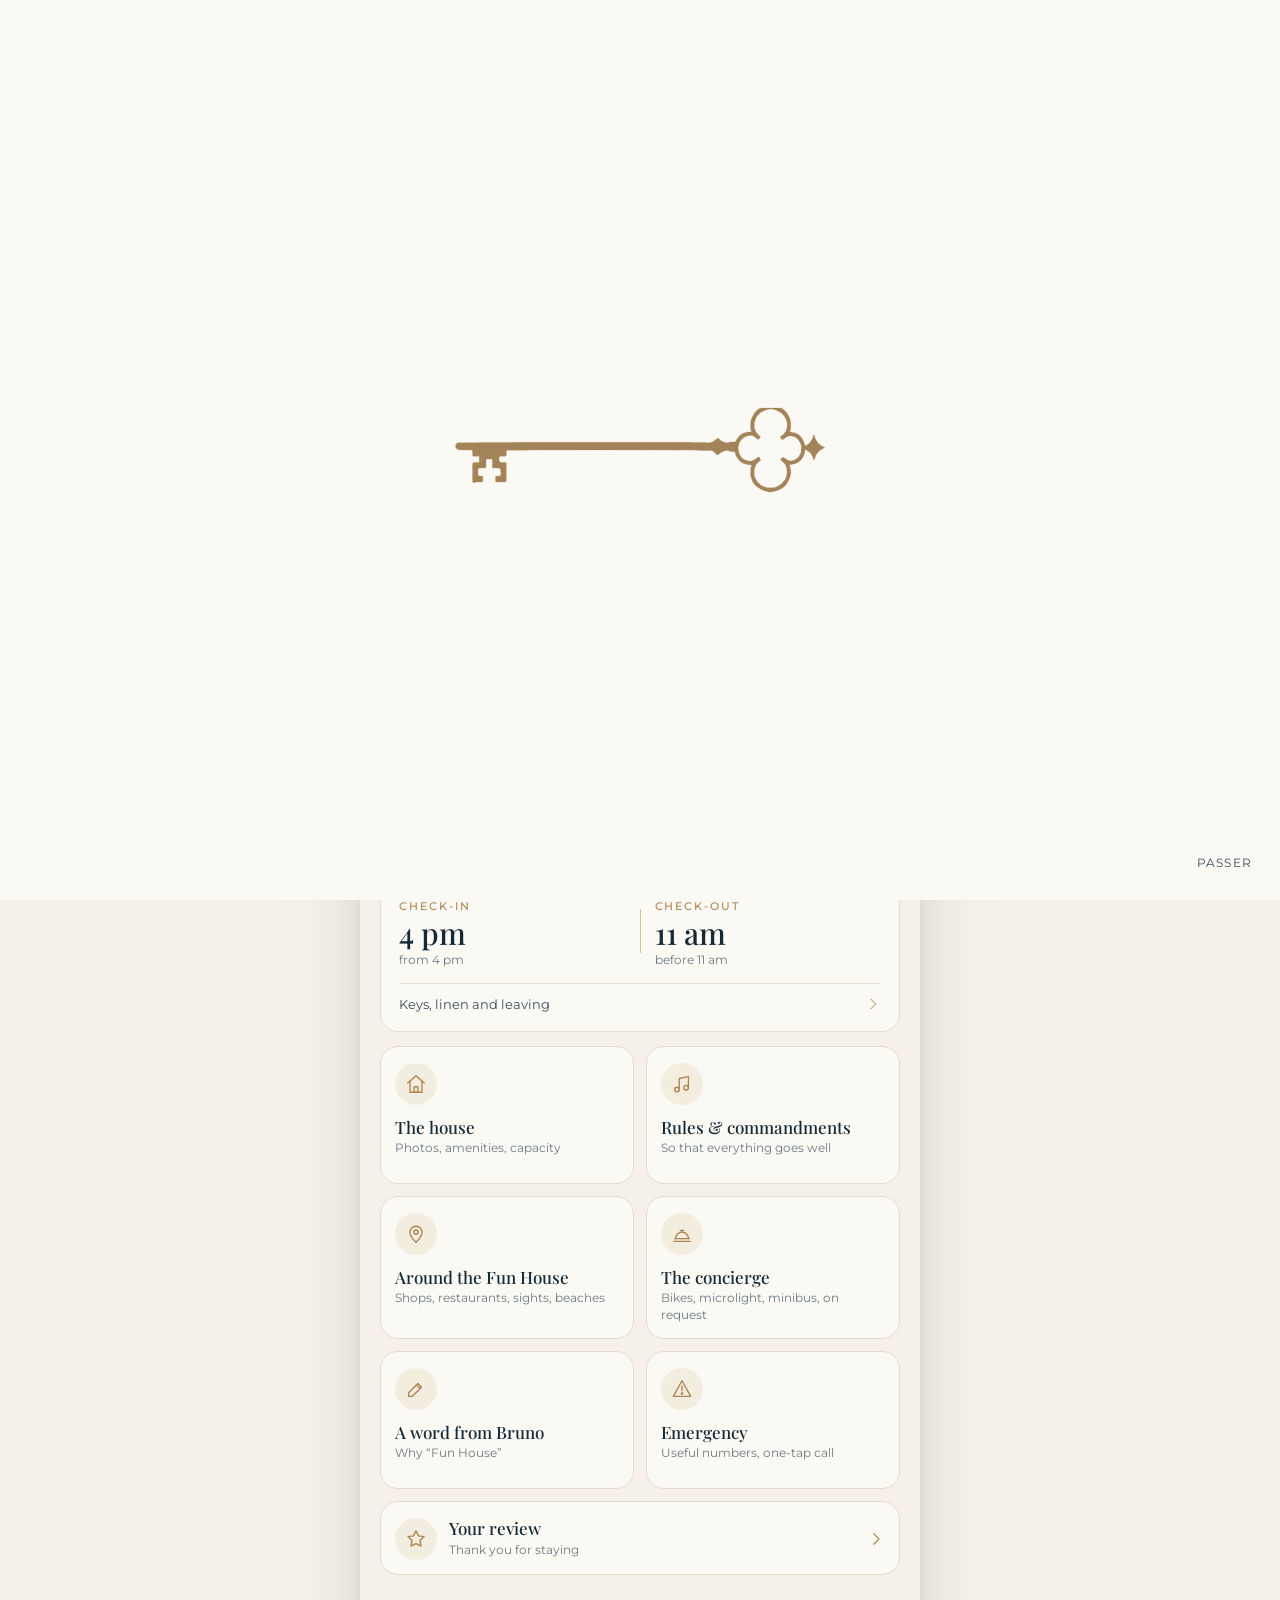
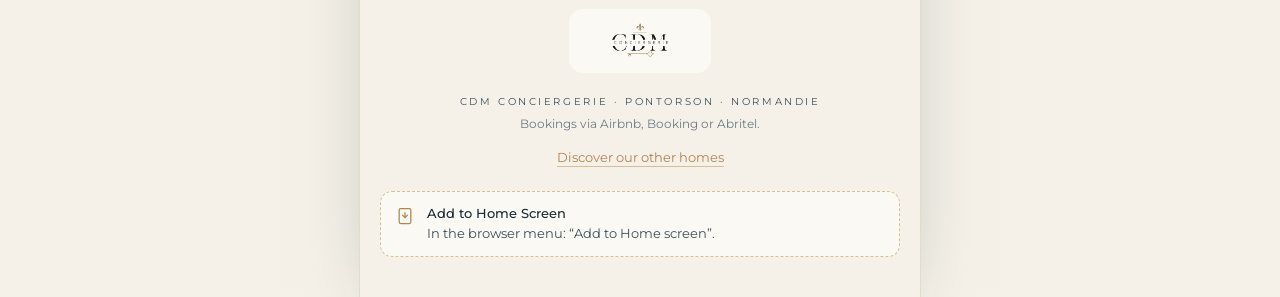
==== funhouse-app-netlify/index.html @ 78aa7d8d "Add files via upload" ====
<!doctype html>
<html lang="fr">
<head>
<meta charset="utf-8">
<meta name="viewport" content="width=device-width, initial-scale=1, viewport-fit=cover">
<title>Fun House · Livret d'accueil</title>
<meta name="description" content="Tout pour votre séjour à la Fun House, à Moidrey : wifi, arrivée et départ, règles de la maison, bonnes adresses et contact de la conciergerie.">
<meta name="robots" content="noindex, nofollow">
<meta name="theme-color" content="#F5F1E8" media="(prefers-color-scheme: light)">
<meta name="theme-color" content="#10222B" media="(prefers-color-scheme: dark)">
<meta name="apple-mobile-web-app-capable" content="yes">
<meta name="mobile-web-app-capable" content="yes">
<meta name="apple-mobile-web-app-status-bar-style" content="black-translucent">
<meta name="apple-mobile-web-app-title" content="Fun House">
<meta name="format-detection" content="telephone=yes">

<!-- Aperçu du lien dans iMessage, WhatsApp, Messenger -->
<meta property="og:type" content="website">
<meta property="og:title" content="Fun House · Livret d'accueil">
<meta property="og:description" content="Wifi, arrivée et départ, règles de la maison, bonnes adresses, contact de la conciergerie : tout votre séjour dans votre poche.">
<meta property="og:image" content="https://funhouse.conciergerie-cdm.fr/img/og.jpg">
<meta property="og:image:width" content="1200">
<meta property="og:image:height" content="630">
<meta property="og:url" content="https://funhouse.conciergerie-cdm.fr/">
<meta property="og:locale" content="fr_FR">
<meta name="twitter:card" content="summary_large_image">

<link rel="manifest" href="manifest.webmanifest">
<link rel="icon" type="image/png" sizes="64x64" href="icons/favicon-64.png">
<link rel="apple-touch-icon" href="icons/apple-touch-icon.png">
<link rel="preload" href="fonts/playfair-display-latin-500-normal.woff2" as="font" type="font/woff2" crossorigin>
<link rel="preload" href="fonts/playfair-display-latin-500-italic.woff2" as="font" type="font/woff2" crossorigin>
<link rel="preload" href="fonts/montserrat-latin-400-normal.woff2" as="font" type="font/woff2" crossorigin>
<link rel="preload" href="video/hero-poster.webp" as="image">
<link rel="stylesheet" href="styles.css">
</head>
<body>
<script>document.documentElement.classList.add('js');</script>

<!-- Ouverture : la clé du logo se dessine, puis le logo complet apparaît -->
<div id="ouverture" aria-hidden="true">
  <div class="ouv-boite">
    <img id="ouv-logo" src="img/logo-cdm.png" alt="" width="790" height="316">
    <svg class="ouv-cle" viewBox="0 0 843 210" aria-hidden="true"><path id="ouv-cle-path" d=""/></svg>
  </div>
  <div class="ouv-mot">Conciergerie Clés des Merveilles</div>
  <button type="button" class="ouv-passer" id="ouv-passer">Passer</button>
</div>

<div class="app" id="app">
  <header class="hero" id="hero">
    <img class="poster" src="video/hero-poster.webp" alt="" width="720" height="1280" fetchpriority="high">
    <video id="hero-video" muted loop playsinline preload="none" poster="video/hero-poster.webp" aria-hidden="true">
      <source src="video/hero.mp4" type="video/mp4">
    </video>
    <div class="hero-haut">
      <a class="marque" href="#/" aria-label="Fun House, accueil"><img src="img/logo-cdm.png" alt="CDM Conciergerie, Clés des Merveilles" width="790" height="316"></a>
      <div class="hero-actions">
        <div class="langue" role="group" aria-label="Langue / Language">
          <button type="button" data-lang="fr" aria-pressed="true">FR</button>
          <button type="button" data-lang="en" aria-pressed="false">EN</button>
        </div>
        <button type="button" class="btn-ico" id="btn-partager" aria-label="Partager"></button>
      </div>
    </div>
    <div class="hero-texte" id="hero-texte"></div>
  </header>

  <main class="contenu" id="accueil"></main>
</div>

<div id="pages"></div>
<div class="lightbox" id="lightbox" role="dialog" aria-modal="true" aria-label="Photos"></div>
<div class="toast" id="toast" role="status" aria-live="polite"></div>

<noscript>
  <div style="padding:24px;font-family:Arial,sans-serif">
    <h1>Fun House</h1>
    <p>Wifi : BBOX-E0B1A021 · mot de passe : PnJfz9CNZT2bJd76LJ</p>
    <p>Alicia, Conciergerie Clés des Merveilles : 06 40 57 18 82</p>
    <p>Urgences : 112 · SAMU 15 · Pompiers 18 · Police 17</p>
  </div>
</noscript>

<script src="content.js"></script>
<script src="cle.js" defer></script>
<script src="qrcode.min.js" defer></script>
<script src="app.js" defer></script>
</body>
</html>
---- funhouse-app-netlify/styles.css ----
/* ============================================================
   FUN HOUSE · LIVRET D'ACCUEIL · STYLES
   Charte CDM Conciergerie V1 : crème, nacre, encre marine,
   ardoise, or. Playfair Display / Montserrat / Satisfy.
   ============================================================ */

@font-face { font-family: "Playfair Display"; font-style: normal; font-weight: 500; font-display: swap; src: url("fonts/playfair-display-latin-500-normal.woff2") format("woff2"); }
@font-face { font-family: "Playfair Display"; font-style: italic; font-weight: 500; font-display: swap; src: url("fonts/playfair-display-latin-500-italic.woff2") format("woff2"); }
@font-face { font-family: "Montserrat"; font-style: normal; font-weight: 400; font-display: swap; src: url("fonts/montserrat-latin-400-normal.woff2") format("woff2"); }
@font-face { font-family: "Montserrat"; font-style: normal; font-weight: 500; font-display: swap; src: url("fonts/montserrat-latin-500-normal.woff2") format("woff2"); }
@font-face { font-family: "Satisfy"; font-style: normal; font-weight: 400; font-display: swap; src: url("fonts/satisfy-latin-400-normal.woff2") format("woff2"); }

:root {
  --creme: #F5F1E8;
  --nacre: #FBF9F4;
  --encre: #152A35;
  --ardoise: #3A4F5B;
  --or: #AF8450;
  --or-clair: #D9BE93;
  --or-pale: #EFE3CF;
  --filet: #E4DCCB;
  --doux: #6B7B84;
  --ombre: 0 10px 30px -18px rgba(21, 42, 53, .35);

  --bg: var(--creme);
  --surface: var(--nacre);
  --surface-2: #F0EADD;
  --texte: var(--encre);
  --texte-2: var(--ardoise);
  --texte-3: var(--doux);
  --ligne: var(--filet);
  --cercle: #F3EDE0;

  --f-titre: "Playfair Display", Georgia, "Times New Roman", serif;
  --f-texte: "Montserrat", "Helvetica Neue", Arial, sans-serif;
  --f-main: "Satisfy", "Brush Script MT", cursive;

  --rayon: 18px;
  --rayon-s: 12px;
  --gout: 20px;
  --sat: env(safe-area-inset-top, 0px);
  --sab: env(safe-area-inset-bottom, 0px);
  --ease: cubic-bezier(.2, .8, .2, 1);
  color-scheme: light;
}

@media (prefers-color-scheme: dark) {
  :root:not([data-theme="light"]) {
    --bg: #10222B; --surface: #172F3B; --surface-2: #1D3845;
    --texte: #F5F1E8; --texte-2: #D8D2C4; --texte-3: #A9B5BC;
    --ligne: rgba(217, 190, 147, .22); --cercle: #1E3A47;
    --ombre: 0 10px 30px -18px rgba(0, 0, 0, .6);
    color-scheme: dark;
  }
}
:root[data-theme="dark"] {
  --bg: #10222B; --surface: #172F3B; --surface-2: #1D3845;
  --texte: #F5F1E8; --texte-2: #D8D2C4; --texte-3: #A9B5BC;
  --ligne: rgba(217, 190, 147, .22); --cercle: #1E3A47;
  --ombre: 0 10px 30px -18px rgba(0, 0, 0, .6);
  color-scheme: dark;
}

/* ---------- Base ---------- */
*, *::before, *::after { box-sizing: border-box; }
html { -webkit-text-size-adjust: 100%; height: 100%; }
body {
  margin: 0; min-height: 100%;
  background: var(--bg); color: var(--texte-2);
  font-family: var(--f-texte); font-size: 15px; line-height: 1.6;
  -webkit-font-smoothing: antialiased; overscroll-behavior-y: none;
}
body.page-ouverte { overflow: hidden; }
img { max-width: 100%; display: block; }
button { font: inherit; color: inherit; }
a { color: inherit; }
:focus-visible { outline: 2px solid var(--or); outline-offset: 3px; border-radius: 6px; }
[hidden] { display: none !important; }
.sr { position: absolute; width: 1px; height: 1px; overflow: hidden; clip: rect(0 0 0 0); white-space: nowrap; }

.app { max-width: 560px; margin: 0 auto; min-height: 100dvh; position: relative; background: var(--bg); }
@media (min-width: 600px) { .app { box-shadow: 0 0 0 1px var(--ligne), 0 30px 80px -40px rgba(21, 42, 53, .5); } }

/* ---------- Typographie ---------- */
.eyebrow { font-size: 11px; letter-spacing: .22em; text-transform: uppercase; color: var(--or); font-weight: 500; margin: 0 0 8px; }
.titre { font-family: var(--f-titre); font-weight: 500; color: var(--texte); line-height: 1.08; margin: 0; text-wrap: balance; }
.titre em, .it { font-style: italic; color: var(--or); }
h1.titre { font-size: clamp(32px, 9vw, 40px); }
h2.titre { font-size: 22px; margin: 0 0 10px; }
h3.titre { font-size: 18px; margin: 0 0 6px; }
p { margin: 0 0 12px; }
.doux { color: var(--texte-3); }
.petit { font-size: 13px; }
.filet-or { width: 64px; height: 2px; background: var(--or); border: 0; margin: 14px 0 18px; border-radius: 2px; }

/* ---------- Boutons ---------- */
.btn {
  display: inline-flex; align-items: center; justify-content: center; gap: 10px;
  min-height: 48px; padding: 0 20px; border-radius: 999px; border: 1px solid var(--encre);
  background: var(--encre); color: var(--nacre); text-decoration: none; cursor: pointer;
  font-size: 12px; font-weight: 500; letter-spacing: .12em; text-transform: uppercase;
  transition: transform .18s var(--ease), background .18s, opacity .18s; -webkit-tap-highlight-color: transparent;
}
.btn:active { transform: scale(.97); }
.btn svg { width: 18px; height: 18px; }
.btn.or { border-color: var(--or); background: transparent; color: var(--texte); }
.btn.or svg { color: var(--or); }
.btn.plein { width: 100%; }
.btn.compact { min-height: 40px; padding: 0 14px; font-size: 11px; }
.btn.lien { background: transparent; border-color: transparent; color: var(--or); padding: 0 6px; min-height: 40px; }
.btn-ico {
  width: 44px; height: 44px; border-radius: 50%; border: 1px solid var(--ligne); background: var(--surface);
  display: inline-grid; place-items: center; cursor: pointer; color: var(--texte); padding: 0; -webkit-tap-highlight-color: transparent;
}
.btn-ico svg { width: 20px; height: 20px; }
.ico { width: 22px; height: 22px; stroke: currentColor; fill: none; stroke-width: 1.5; stroke-linecap: round; stroke-linejoin: round; flex: 0 0 auto; }
.cercle { width: 44px; height: 44px; border-radius: 50%; background: var(--cercle); display: grid; place-items: center; color: var(--or); flex: 0 0 auto; }

/* ---------- Ouverture ---------- */
#ouverture {
  position: fixed; inset: 0; z-index: 100; background: var(--nacre); display: grid; place-items: center;
  transition: opacity .6s ease, visibility .6s;
}
#ouverture.fin { opacity: 0; visibility: hidden; pointer-events: none; }
.ouv-boite { position: relative; width: min(72vw, 300px); aspect-ratio: 790 / 316; }
.ouv-boite img { position: absolute; inset: 0; width: 100%; height: 100%; object-fit: contain; opacity: 0; transform: scale(.94); transition: opacity .7s ease .15s, transform .9s var(--ease) .15s; }
.ouv-boite img.visible { opacity: 1; transform: none; }
.ouv-cle { position: absolute; left: 50%; top: 50%; width: min(80vw, 380px); height: auto; overflow: visible; transform: translate(-50%, -50%); transition: opacity .55s ease, transform .55s ease; }
.ouv-cle path { fill: #A3845A; fill-opacity: 0; stroke: var(--or); stroke-width: 2.2; stroke-dasharray: 2920; stroke-dashoffset: 2920; }
#ouverture.trace .ouv-cle path { animation: tracer 1.35s cubic-bezier(.45, 0, .2, 1) forwards, remplir .45s ease 1.2s forwards; }
@keyframes tracer { to { stroke-dashoffset: 0; } }
@keyframes remplir { to { fill-opacity: 1; stroke-width: .6; } }
#ouverture.logo .ouv-cle { opacity: 0; transform: translate(-50%, -50%) scale(.55); }
.ouv-mot { position: absolute; left: 0; right: 0; top: calc(50% + 70px); text-align: center; font-family: var(--f-texte); font-size: 11px; letter-spacing: .3em; text-transform: uppercase; color: var(--ardoise); opacity: 0; transition: opacity .6s ease; }
#ouverture.logo .ouv-mot { opacity: 1; }
.ouv-passer { position: absolute; right: 18px; bottom: calc(18px + var(--sab)); background: none; border: 0; color: var(--ardoise); font-size: 12px; letter-spacing: .1em; text-transform: uppercase; padding: 10px; }

/* ---------- Hero ---------- */
.hero { position: relative; height: min(74svh, 700px); min-height: 500px; overflow: hidden; background: var(--encre); }
.hero video, .hero img.poster { position: absolute; inset: 0; width: 100%; height: 100%; object-fit: cover; object-position: center 40%; }
.hero video { opacity: 0; transition: opacity .8s ease; }
.hero.video-prete video { opacity: 1; }
.hero::after {
  content: ""; position: absolute; inset: 0;
  background: linear-gradient(180deg, rgba(21, 42, 53, .38) 0%, rgba(21, 42, 53, 0) 26%, rgba(21, 42, 53, 0) 46%, var(--bg) 78%, var(--bg) 100%);
}
.hero-haut {
  position: absolute; z-index: 2; left: 0; right: 0; top: 0;
  padding: calc(var(--sat) + 14px) var(--gout) 0; display: flex; align-items: center; justify-content: space-between; gap: 10px;
}
.marque { background: var(--nacre); border-radius: 12px; padding: 6px 10px; display: inline-flex; box-shadow: 0 6px 24px -10px rgba(0, 0, 0, .35); }
.marque img { height: 30px; width: auto; }
.hero-actions { display: flex; gap: 8px; }
.langue { display: inline-flex; border-radius: 999px; overflow: hidden; background: rgba(21, 42, 53, .45); backdrop-filter: blur(8px); -webkit-backdrop-filter: blur(8px); border: 1px solid rgba(251, 249, 244, .35); }
.langue button { background: none; border: 0; color: var(--nacre); font-size: 12px; font-weight: 500; letter-spacing: .1em; padding: 0 12px; height: 36px; cursor: pointer; }
.langue button[aria-pressed="true"] { background: var(--nacre); color: var(--encre); }
.hero-actions .btn-ico { background: rgba(21, 42, 53, .45); border-color: rgba(251, 249, 244, .35); color: var(--nacre); backdrop-filter: blur(8px); -webkit-backdrop-filter: blur(8px); width: 38px; height: 38px; }
.hero-texte { position: absolute; z-index: 2; left: 0; right: 0; bottom: 0; padding: 0 var(--gout) 6px; color: var(--texte); }
.hero-texte .main { font-family: var(--f-main); font-size: clamp(26px, 7vw, 32px); color: var(--or); line-height: 1; margin: 0 0 2px; }
.hero-texte h1 { font-family: var(--f-titre); font-weight: 500; font-size: clamp(52px, 15vw, 72px); line-height: .98; margin: 0; color: var(--texte); letter-spacing: -.01em; }
.hero-texte h1 em { font-style: italic; color: var(--or); }
.hero-texte .hero-lieu { margin: 12px 0 0; font-size: 11px; letter-spacing: .22em; text-transform: uppercase; color: var(--texte-2); }

/* ---------- Accueil ---------- */
.contenu { padding: 0 var(--gout) calc(40px + var(--sab)); }
.intro-accueil { font-size: 15.5px; color: var(--texte-2); margin: 6px 0 22px; max-width: 46ch; }
.rapides { display: grid; grid-template-columns: repeat(3, 1fr); gap: 10px; margin: 0 0 14px; }
.rapide {
  background: var(--surface); border: 1px solid var(--ligne); border-radius: var(--rayon); min-height: 86px; padding: 12px 8px;
  display: flex; flex-direction: column; align-items: center; justify-content: center; gap: 8px; text-decoration: none; cursor: pointer;
  color: var(--texte); font-size: 12px; font-weight: 500; letter-spacing: .02em; text-align: center; transition: transform .18s var(--ease), box-shadow .18s; -webkit-tap-highlight-color: transparent;
}
.rapide:active { transform: scale(.97); }
.rapide .cercle { width: 40px; height: 40px; }
.horaires-carte {
  display: grid; grid-template-columns: 1fr 1px 1fr; align-items: center; gap: 14px;
  background: var(--surface); border: 1px solid var(--ligne); border-radius: var(--rayon); padding: 16px 18px; margin-bottom: 14px; text-decoration: none; color: inherit;
}
.horaires-carte .sep { width: 1px; height: 44px; background: var(--or-clair); }
.horaire b { display: block; font-family: var(--f-titre); font-weight: 500; font-size: 30px; color: var(--texte); line-height: 1.1; font-variant-numeric: tabular-nums; }
.horaire span { font-size: 11px; letter-spacing: .18em; text-transform: uppercase; color: var(--or); font-weight: 500; }
.horaire small { display: block; font-size: 12px; color: var(--texte-3); }
.horaires-lien { grid-column: 1 / -1; display: flex; align-items: center; justify-content: space-between; border-top: 1px solid var(--ligne); padding-top: 10px; font-size: 13px; color: var(--texte-2); }
.horaires-lien svg { width: 16px; height: 16px; color: var(--or); }
.grille { display: grid; grid-template-columns: 1fr 1fr; gap: 12px; }
.tuile {
  background: var(--surface); border: 1px solid var(--ligne); border-radius: var(--rayon); padding: 16px 14px 14px; text-align: left; cursor: pointer;
  display: flex; flex-direction: column; gap: 12px; min-height: 138px; transition: transform .18s var(--ease); -webkit-tap-highlight-color: transparent; color: inherit;
}
.tuile:active { transform: scale(.97); }
.tuile .cercle { width: 42px; height: 42px; }
.tuile b { display: block; font-family: var(--f-titre); font-weight: 500; font-size: 17px; line-height: 1.2; color: var(--texte); }
.tuile small { display: block; font-size: 12px; color: var(--texte-3); margin-top: 3px; line-height: 1.4; }
.tuile.large { grid-column: 1 / -1; flex-direction: row; align-items: center; min-height: 0; }
.tuile.large .texte { flex: 1; min-width: 0; }
.tuile.large .chev { color: var(--or); width: 18px; height: 18px; }
.pied { text-align: center; padding: 34px 0 0; }
.pied .marque-pied { display: inline-block; background: var(--nacre); border-radius: 14px; padding: 10px 16px; }
.pied .marque-pied img { height: 44px; width: auto; }
.pied .signature { margin: 14px 0 4px; font-size: 10px; letter-spacing: .26em; text-transform: uppercase; color: var(--texte-2); }
.pied .reservation { font-size: 12px; color: var(--texte-3); margin: 0 0 12px; }
.pied a.site { color: var(--or); font-size: 13px; text-decoration: none; border-bottom: 1px solid var(--or-clair); padding-bottom: 1px; }
.installer { margin-top: 22px; background: var(--surface); border: 1px dashed var(--or-clair); border-radius: var(--rayon-s); padding: 12px 14px; font-size: 12.5px; color: var(--texte-2); text-align: left; display: flex; gap: 12px; align-items: flex-start; }
.installer svg { color: var(--or); width: 20px; height: 20px; flex: 0 0 auto; margin-top: 2px; }
.installer b { display: block; color: var(--texte); font-weight: 500; }

/* ---------- Pages (feuilles) ---------- */
.page {
  position: fixed; inset: 0; z-index: 50; background: var(--bg); color: var(--texte-2);
  transform: translate3d(100%, 0, 0); visibility: hidden; transition: transform .42s var(--ease), visibility 0s linear .42s;
  display: flex; flex-direction: column; max-width: 560px; margin: 0 auto; box-shadow: -20px 0 60px -30px rgba(0, 0, 0, .5);
}
.page.ouverte { transform: translate3d(0, 0, 0); visibility: visible; transition: transform .42s var(--ease), visibility 0s; }
.page-tete {
  flex: 0 0 auto; display: flex; align-items: center; gap: 10px; padding: calc(var(--sat) + 10px) 12px 10px;
  background: color-mix(in srgb, var(--bg) 88%, transparent); backdrop-filter: blur(10px); -webkit-backdrop-filter: blur(10px); border-bottom: 1px solid var(--ligne);
  position: sticky; top: 0; z-index: 2;
}
.page-tete .retour { width: 40px; height: 40px; border-radius: 50%; border: 0; background: transparent; display: grid; place-items: center; cursor: pointer; color: var(--texte); -webkit-tap-highlight-color: transparent; }
.page-tete .retour svg { width: 22px; height: 22px; }
.page-tete .fil { font-size: 11px; letter-spacing: .2em; text-transform: uppercase; color: var(--or); font-weight: 500; flex: 1; min-width: 0; white-space: nowrap; overflow: hidden; text-overflow: ellipsis; }
.page-corps { flex: 1 1 auto; overflow-y: auto; -webkit-overflow-scrolling: touch; overscroll-behavior: contain; padding: 22px var(--gout) calc(48px + var(--sab)); }
.page-corps > .eyebrow + .titre { margin-bottom: 14px; }
.page-corps .intro { font-size: 15.5px; color: var(--texte-2); max-width: 48ch; margin-bottom: 22px; }
.bloc { margin: 0 0 22px; }
.carte { background: var(--surface); border: 1px solid var(--ligne); border-radius: var(--rayon); padding: 18px; }
.carte + .carte { margin-top: 12px; }
.carte h3 { margin-top: 0; }
.ligne-ico { display: flex; gap: 14px; align-items: flex-start; }
.ligne-ico .cercle { width: 40px; height: 40px; }
.ligne-ico p:last-child { margin: 0; }
.photo-bandeau { margin: 0 calc(-1 * var(--gout)) 20px; position: relative; aspect-ratio: 4 / 3; overflow: hidden; background: var(--surface-2); }
.photo-bandeau img { width: 100%; height: 100%; object-fit: cover; }
.photo-bandeau::after { content: ""; position: absolute; inset: 0; background: linear-gradient(180deg, rgba(21, 42, 53, 0) 55%, var(--bg) 100%); }
.photo-arrondie { border-radius: var(--rayon); overflow: hidden; aspect-ratio: 16 / 10; background: var(--surface-2); margin: 0 0 18px; position: relative; }
.photo-arrondie img { width: 100%; height: 100%; object-fit: cover; }

/* ---------- Wifi ---------- */
.wifi-champ { display: flex; align-items: center; justify-content: space-between; gap: 12px; padding: 14px 0; border-top: 1px solid var(--ligne); }
.wifi-champ:first-of-type { border-top: 0; padding-top: 4px; }
.wifi-champ .lab { font-size: 11px; letter-spacing: .18em; text-transform: uppercase; color: var(--or); font-weight: 500; }
.wifi-champ .val { font-family: var(--f-texte); font-weight: 500; font-size: 17px; color: var(--texte); word-break: break-all; letter-spacing: .02em; }
.wifi-champ .val.mdp { font-size: 19px; letter-spacing: .06em; font-variant-numeric: tabular-nums; }
.qr-boite { background: #FFFFFF; border-radius: var(--rayon); padding: 14px; display: grid; place-items: center; width: min(100%, 260px); margin: 0 auto 12px; border: 1px solid var(--ligne); }
.qr-boite svg { width: 100%; height: auto; display: block; shape-rendering: crispEdges; }
.note { display: flex; gap: 12px; align-items: flex-start; font-size: 13.5px; color: var(--texte-2); background: var(--surface); border: 1px solid var(--ligne); border-radius: var(--rayon-s); padding: 12px 14px; }
.note svg { color: var(--or); width: 20px; height: 20px; flex: 0 0 auto; margin-top: 1px; }

/* ---------- Arrivée ---------- */
.tuiles-heures { display: grid; grid-template-columns: 1fr 1fr; gap: 12px; margin-bottom: 14px; }
.tuile-heure { background: var(--surface); border: 1px solid var(--ligne); border-radius: var(--rayon); padding: 18px 14px; text-align: center; }
.tuile-heure span { font-size: 11px; letter-spacing: .18em; text-transform: uppercase; color: var(--or); font-weight: 500; }
.tuile-heure b { display: block; font-family: var(--f-titre); font-weight: 500; font-size: 40px; line-height: 1.1; color: var(--texte); margin: 4px 0 2px; font-variant-numeric: tabular-nums; }
.tuile-heure small { font-size: 12px; color: var(--texte-3); }
.liste-check { list-style: none; margin: 0; padding: 0; }
.liste-check li { border-top: 1px solid var(--ligne); }
.liste-check li:first-child { border-top: 0; }
.check { display: flex; align-items: center; gap: 14px; width: 100%; padding: 13px 0; background: none; border: 0; text-align: left; cursor: pointer; color: var(--texte); font-size: 14.5px; line-height: 1.4; -webkit-tap-highlight-color: transparent; }
.check .case { width: 26px; height: 26px; border-radius: 50%; border: 1.5px solid var(--or-clair); flex: 0 0 auto; display: grid; place-items: center; transition: background .25s, border-color .25s; }
.check .case svg { width: 14px; height: 14px; stroke: var(--nacre); stroke-width: 2.2; fill: none; stroke-dasharray: 24; stroke-dashoffset: 24; transition: stroke-dashoffset .3s ease .05s; }
.check[aria-checked="true"] .case { background: var(--or); border-color: var(--or); }
.check[aria-checked="true"] .case svg { stroke-dashoffset: 0; }
.check[aria-checked="true"] .lib { color: var(--texte-3); text-decoration: line-through; text-decoration-color: var(--or-clair); }
.progression { height: 3px; background: var(--ligne); border-radius: 3px; overflow: hidden; margin: 6px 0 14px; }
.progression i { display: block; height: 100%; width: 0; background: var(--or); transition: width .4s var(--ease); }
.fini { display: none; text-align: center; padding: 10px 0 4px; }
.fini.visible { display: block; animation: monter .5s var(--ease); }
.fini .main { font-family: var(--f-main); font-size: 26px; color: var(--or); margin: 0 0 8px; }
@keyframes monter { from { opacity: 0; transform: translateY(10px); } to { opacity: 1; transform: none; } }
.actions { display: flex; flex-direction: column; gap: 10px; margin-top: 14px; }

/* ---------- Maison ---------- */
.chiffres { display: grid; grid-template-columns: repeat(4, 1fr); gap: 8px; margin: 0 0 22px; }
.chiffre { background: var(--surface); border: 1px solid var(--ligne); border-radius: var(--rayon-s); padding: 12px 6px; text-align: center; }
.chiffre b { display: block; font-family: var(--f-titre); font-weight: 500; font-size: 26px; color: var(--texte); line-height: 1.1; }
.chiffre span { display: block; font-size: 9.5px; letter-spacing: .05em; text-transform: uppercase; color: var(--texte-3); line-height: 1.25; margin-top: 3px; }
.galerie { display: flex; gap: 12px; overflow-x: auto; scroll-snap-type: x mandatory; margin: 0 calc(-1 * var(--gout)); padding: 4px var(--gout) 12px; scrollbar-width: none; }
.galerie::-webkit-scrollbar { display: none; }
.galerie figure { margin: 0; flex: 0 0 min(76%, 330px); scroll-snap-align: center; }
.galerie button { display: block; width: 100%; padding: 0; border: 0; background: var(--surface-2); border-radius: 16px; overflow: hidden; aspect-ratio: 4 / 5; cursor: pointer; }
.galerie img { width: 100%; height: 100%; object-fit: cover; transition: transform .6s var(--ease); }
.galerie button:active img { transform: scale(1.03); }
.galerie figcaption { font-size: 12px; color: var(--texte-3); margin-top: 8px; letter-spacing: .02em; }
.equipements { display: grid; grid-template-columns: 1fr 1fr; gap: 8px; }
.equip { display: flex; align-items: center; gap: 10px; background: var(--surface); border: 1px solid var(--ligne); border-radius: var(--rayon-s); padding: 10px 12px; font-size: 13px; color: var(--texte); }
.equip .cercle { width: 34px; height: 34px; }
.equip .ico { width: 18px; height: 18px; }
.accordeon { border-top: 1px solid var(--ligne); }
.accordeon details { border-bottom: 1px solid var(--ligne); }
.accordeon summary { list-style: none; cursor: pointer; padding: 14px 0; display: flex; align-items: center; justify-content: space-between; gap: 12px; font-weight: 500; color: var(--texte); font-size: 15px; }
.accordeon summary::-webkit-details-marker { display: none; }
.accordeon summary svg { width: 18px; height: 18px; color: var(--or); transition: transform .3s var(--ease); }
.accordeon details[open] summary svg { transform: rotate(45deg); }
.accordeon details p { margin: 0 0 14px; font-size: 14px; }
.chambres { display: grid; gap: 8px; }
.chambre { display: flex; justify-content: space-between; gap: 12px; align-items: baseline; padding: 10px 0; border-bottom: 1px solid var(--ligne); font-size: 14px; }
.chambre b { font-family: var(--f-titre); font-weight: 500; color: var(--texte); font-size: 16px; white-space: nowrap; }
.chambre span { text-align: right; color: var(--texte-2); }

/* ---------- Lightbox ---------- */
.lightbox { position: fixed; inset: 0; z-index: 90; background: #0B151B; display: none; flex-direction: column; }
.lightbox.ouverte { display: flex; }
.lightbox .piste { flex: 1; display: flex; overflow-x: auto; scroll-snap-type: x mandatory; scrollbar-width: none; align-items: center; }
.lightbox .piste::-webkit-scrollbar { display: none; }
.lightbox .piste figure { flex: 0 0 100%; scroll-snap-align: center; margin: 0; height: 100%; display: flex; flex-direction: column; justify-content: center; align-items: center; padding: 0 0 20px; }
.lightbox img { max-width: 100%; max-height: calc(100dvh - 140px); object-fit: contain; }
.lightbox figcaption { color: #D8D2C4; font-size: 13px; padding: 12px 20px 0; text-align: center; }
.lightbox .fermer { position: absolute; top: calc(var(--sat) + 12px); right: 14px; z-index: 2; background: rgba(255, 255, 255, .12); border-color: transparent; color: #fff; }

/* ---------- Règles & commandements ---------- */
.regles { list-style: none; margin: 0 0 24px; padding: 0; background: var(--surface); border: 1px solid var(--ligne); border-radius: var(--rayon); overflow: hidden; }
.regles li { display: flex; gap: 14px; align-items: flex-start; padding: 13px 16px; border-top: 1px solid var(--ligne); font-size: 14.5px; color: var(--texte); line-height: 1.45; }
.regles li:first-child { border-top: 0; }
.regles li::before { content: ""; width: 7px; height: 7px; margin-top: 8px; flex: 0 0 auto; transform: rotate(45deg); background: var(--or); }
.cmd { background: var(--encre); color: var(--nacre); margin: 0 calc(-1 * var(--gout)); padding: 34px var(--gout) 36px; position: relative; overflow: hidden; }
.cmd::before { content: ""; position: absolute; inset: 0; background: url("img/platine-vinyle-s.webp") center / cover; opacity: .09; }
.cmd > * { position: relative; }
.cmd .eyebrow { color: var(--or-clair); }
.cmd .titre { color: var(--nacre); }
.cmd ol { list-style: none; margin: 18px 0 0; padding: 0; }
.cmd li { display: grid; grid-template-columns: 44px 1fr; gap: 12px; padding: 15px 0; border-top: 1px solid rgba(217, 190, 147, .22); }
.cmd li:first-child { border-top: 0; }
.cmd .n { font-family: var(--f-titre); font-style: italic; font-size: 30px; line-height: 1; color: var(--or-clair); font-variant-numeric: tabular-nums; }
.cmd b { display: block; font-family: var(--f-titre); font-weight: 500; font-size: 17.5px; line-height: 1.3; color: var(--nacre); }
.cmd small { display: block; font-size: 13px; color: #B9C3C8; margin-top: 4px; line-height: 1.45; }
.cmd .sign { font-family: var(--f-main); font-size: 26px; color: var(--or-clair); margin: 22px 0 0; }

/* ---------- Bruno ---------- */
.lettre { background: var(--surface); border: 1px solid var(--ligne); border-radius: var(--rayon); padding: 22px 20px; }
.lettre .salut { font-family: var(--f-titre); font-style: italic; font-size: 20px; color: var(--texte); margin: 0 0 14px; }
.lettre p { font-size: 14.5px; line-height: 1.7; }
.lettre p:first-of-type::first-letter { font-family: var(--f-titre); font-size: 44px; float: left; line-height: .9; margin: 4px 8px 0 0; color: var(--or); }
.reperes { display: flex; flex-wrap: wrap; gap: 6px; margin: 16px 0 10px; }
.reperes span { font-size: 10.5px; letter-spacing: .14em; text-transform: uppercase; font-weight: 500; padding: 6px 10px; border: 1px solid var(--ligne); border-radius: 6px; color: var(--texte-2); background: var(--bg); }
.sign-main { font-family: var(--f-main); font-size: 34px; color: var(--or); margin: 10px 0 0; line-height: 1; }

/* ---------- Conciergerie ---------- */
.services { display: grid; gap: 10px; }
.service { background: var(--surface); border: 1px solid var(--ligne); border-radius: var(--rayon); padding: 16px; display: grid; grid-template-columns: 40px 1fr; gap: 14px; }
.service b { display: block; font-family: var(--f-titre); font-weight: 500; font-size: 17px; color: var(--texte); line-height: 1.25; }
.service p { font-size: 13.5px; margin: 4px 0 10px; }
.contact-carte { display: grid; grid-template-columns: 1fr auto; gap: 12px; align-items: center; }
.contact-carte .nom { font-family: var(--f-titre); font-weight: 500; font-size: 26px; color: var(--texte); line-height: 1.1; }
.contact-carte .tel { font-family: var(--f-titre); font-size: 20px; color: var(--or); margin-top: 6px; font-variant-numeric: tabular-nums; }
.contact-boutons { display: grid; grid-template-columns: 1fr 1fr 1fr; gap: 8px; margin-top: 14px; }
.contact-boutons .btn { padding: 0 8px; font-size: 11px; }

/* ---------- Autour ---------- */
.onglets { display: flex; gap: 6px; overflow-x: auto; margin: 0 calc(-1 * var(--gout)) 16px; padding: 2px var(--gout) 6px; scrollbar-width: none; }
.onglets::-webkit-scrollbar { display: none; }
.onglet { flex: 0 0 auto; border-radius: 999px; border: 1px solid var(--ligne); background: var(--surface); color: var(--texte-2); padding: 0 14px; height: 36px; font-size: 12.5px; font-weight: 500; letter-spacing: .04em; cursor: pointer; white-space: nowrap; -webkit-tap-highlight-color: transparent; }
.onglet[aria-selected="true"] { background: var(--encre); border-color: var(--encre); color: var(--nacre); }
.lieux { list-style: none; margin: 0; padding: 0; display: grid; gap: 10px; }
.lieu { background: var(--surface); border: 1px solid var(--ligne); border-radius: var(--rayon); padding: 14px 16px; display: grid; grid-template-columns: 1fr auto; gap: 10px 12px; align-items: start; }
.lieu b { display: block; font-family: var(--f-titre); font-weight: 500; font-size: 17px; color: var(--texte); line-height: 1.25; }
.lieu .s { font-size: 13px; color: var(--texte-2); margin-top: 3px; line-height: 1.45; }
.lieu .dist { text-align: right; white-space: nowrap; }
.lieu .dist b { font-size: 18px; font-variant-numeric: tabular-nums; }
.lieu .dist small { display: block; font-size: 11px; color: var(--texte-3); letter-spacing: .06em; }
.lieu .liens { grid-column: 1 / -1; display: flex; gap: 8px; flex-wrap: wrap; }
.lieu .liens .btn { min-height: 36px; padding: 0 12px; font-size: 10.5px; }

/* ---------- Urgences ---------- */
.urgences { display: grid; gap: 10px; }
.urgence { display: flex; align-items: center; gap: 16px; background: var(--surface); border: 1px solid var(--ligne); border-radius: var(--rayon); padding: 14px 18px; text-decoration: none; color: inherit; transition: transform .18s var(--ease); -webkit-tap-highlight-color: transparent; }
.urgence:active { transform: scale(.98); }
.urgence b { font-family: var(--f-titre); font-weight: 500; font-size: 32px; line-height: 1; min-width: 74px; color: var(--texte); font-variant-numeric: tabular-nums; }
.urgence.prio b { color: var(--or); }
.urgence .t { flex: 1; min-width: 0; }
.urgence .t span { display: block; font-weight: 500; color: var(--texte); font-size: 15px; }
.urgence .t small { display: block; font-size: 12px; color: var(--texte-3); line-height: 1.4; }
.urgence svg { color: var(--or); width: 20px; height: 20px; flex: 0 0 auto; }

/* ---------- Avis ---------- */
.avis-centre { text-align: center; padding-top: 6px; }
.avis-centre .bientot { font-family: var(--f-main); font-size: 30px; color: var(--or); margin: 24px 0 6px; }
.etoiles { display: flex; justify-content: center; gap: 4px; color: var(--or); margin: 10px 0 18px; }
.etoiles svg { width: 22px; height: 22px; fill: currentColor; stroke: none; }

/* ---------- Toast ---------- */
.toast { position: fixed; left: 50%; bottom: calc(22px + var(--sab)); transform: translateX(-50%) translateY(20px); background: var(--encre); color: var(--nacre); font-size: 13px; padding: 11px 18px; border-radius: 999px; z-index: 120; opacity: 0; transition: opacity .25s, transform .25s var(--ease); pointer-events: none; white-space: nowrap; box-shadow: 0 10px 30px -10px rgba(0, 0, 0, .4); }
.toast.visible { opacity: 1; transform: translateX(-50%) translateY(0); }

/* ---------- Confettis (fin de checklist) ---------- */
.confettis { position: fixed; inset: 0; pointer-events: none; z-index: 95; overflow: hidden; }
.confettis i { position: absolute; top: -12px; width: 8px; height: 12px; border-radius: 2px; animation: tomber linear forwards; }
@keyframes tomber { to { transform: translateY(110vh) rotate(540deg); opacity: .9; } }

/* ---------- Révélation au défilement ---------- */
.js .reveal { opacity: 0; transform: translateY(14px); transition: opacity .6s ease, transform .6s var(--ease); }
.js .reveal.vu { opacity: 1; transform: none; }
.js .hero-texte > * { opacity: 0; transform: translateY(16px); animation: monter .7s var(--ease) forwards; }
.js .hero-texte > :nth-child(1) { animation-delay: .15s; }
.js .hero-texte > :nth-child(2) { animation-delay: .3s; }
.js .hero-texte > :nth-child(3) { animation-delay: .5s; }

@media (prefers-reduced-motion: reduce) {
  *, *::before, *::after { animation-duration: .001s !important; transition-duration: .001s !important; animation-delay: 0s !important; scroll-behavior: auto !important; }
  .js .reveal, .js .hero-texte > * { opacity: 1; transform: none; }
  .hero video { display: none; }
}
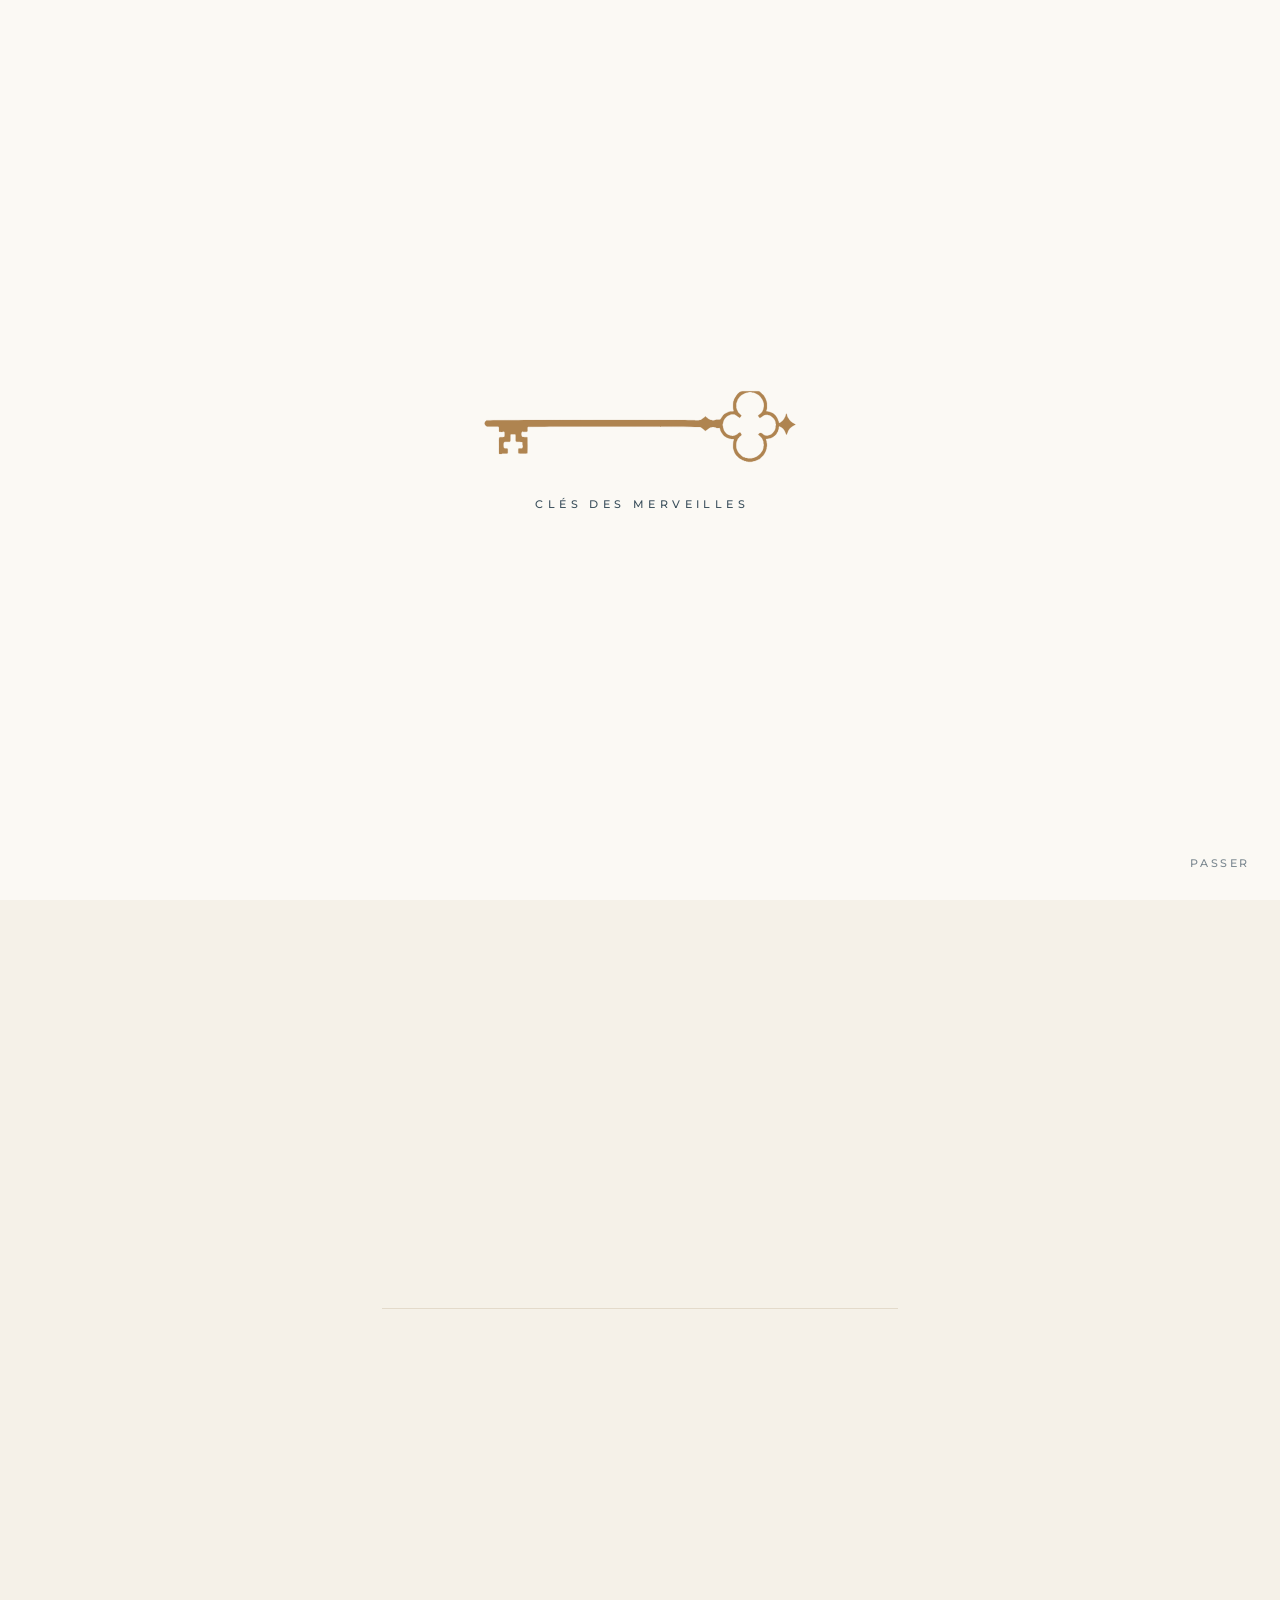
==== commit 1eaec751: "Livret Fun House v2 : version claire et premium à la racine - Charte claire Clés des Merveilles, ouv" ====
--- a/funhouse-app-netlify/index.html
+++ b/funhouse-app-netlify/index.html
@@ -2,89 +2,34 @@
 <html lang="fr">
 <head>
 <meta charset="utf-8">
-<meta name="viewport" content="width=device-width, initial-scale=1, viewport-fit=cover">
+<meta name="viewport" content="width=device-width, initial-scale=1">
 <title>Fun House · Livret d'accueil</title>
-<meta name="description" content="Tout pour votre séjour à la Fun House, à Moidrey : wifi, arrivée et départ, règles de la maison, bonnes adresses et contact de la conciergerie.">
 <meta name="robots" content="noindex, nofollow">
-<meta name="theme-color" content="#F5F1E8" media="(prefers-color-scheme: light)">
-<meta name="theme-color" content="#10222B" media="(prefers-color-scheme: dark)">
-<meta name="apple-mobile-web-app-capable" content="yes">
-<meta name="mobile-web-app-capable" content="yes">
-<meta name="apple-mobile-web-app-status-bar-style" content="black-translucent">
-<meta name="apple-mobile-web-app-title" content="Fun House">
-<meta name="format-detection" content="telephone=yes">
-
-<!-- Aperçu du lien dans iMessage, WhatsApp, Messenger -->
+<meta name="theme-color" content="#F5F1E8">
 <meta property="og:type" content="website">
 <meta property="og:title" content="Fun House · Livret d'accueil">
-<meta property="og:description" content="Wifi, arrivée et départ, règles de la maison, bonnes adresses, contact de la conciergerie : tout votre séjour dans votre poche.">
-<meta property="og:image" content="https://funhouse.conciergerie-cdm.fr/img/og.jpg">
-<meta property="og:image:width" content="1200">
-<meta property="og:image:height" content="630">
-<meta property="og:url" content="https://funhouse.conciergerie-cdm.fr/">
-<meta property="og:locale" content="fr_FR">
-<meta name="twitter:card" content="summary_large_image">
-
-<link rel="manifest" href="manifest.webmanifest">
-<link rel="icon" type="image/png" sizes="64x64" href="icons/favicon-64.png">
-<link rel="apple-touch-icon" href="icons/apple-touch-icon.png">
-<link rel="preload" href="fonts/playfair-display-latin-500-normal.woff2" as="font" type="font/woff2" crossorigin>
-<link rel="preload" href="fonts/playfair-display-latin-500-italic.woff2" as="font" type="font/woff2" crossorigin>
-<link rel="preload" href="fonts/montserrat-latin-400-normal.woff2" as="font" type="font/woff2" crossorigin>
-<link rel="preload" href="video/hero-poster.webp" as="image">
-<link rel="stylesheet" href="styles.css">
+<meta property="og:description" content="Wifi, arrivée et départ, règles de la maison, bonnes adresses : tout votre séjour, dans votre poche.">
+<meta property="og:image" content="https://tomhodet.github.io/funhouse/img/og.jpg">
+<meta property="og:url" content="https://tomhodet.github.io/funhouse/">
+<link rel="canonical" href="https://tomhodet.github.io/funhouse/">
+<meta http-equiv="refresh" content="1; url=../">
+<style>html,body{margin:0;height:100%;background:#F5F1E8}</style>
+<script>
+  /* Ancienne adresse du livret : on retire l'ancien service worker puis on renvoie vers la nouvelle version. */
+  (function () {
+    var cible = '../' + location.search + location.hash;
+    try {
+      if ('serviceWorker' in navigator) {
+        navigator.serviceWorker.getRegistrations().then(function (rs) {
+          return Promise.all(rs.filter(function (r) { return r.scope.indexOf('/funhouse-app-netlify/') > -1; }).map(function (r) { return r.unregister(); }));
+        }).catch(function () {}).then(function () { location.replace(cible); });
+        setTimeout(function () { location.replace(cible); }, 400);
+        return;
+      }
+    } catch (e) {}
+    location.replace(cible);
+  })();
+</script>
 </head>
-<body>
-<script>document.documentElement.classList.add('js');</script>
-
-<!-- Ouverture : la clé du logo se dessine, puis le logo complet apparaît -->
-<div id="ouverture" aria-hidden="true">
-  <div class="ouv-boite">
-    <img id="ouv-logo" src="img/logo-cdm.png" alt="" width="790" height="316">
-    <svg class="ouv-cle" viewBox="0 0 843 210" aria-hidden="true"><path id="ouv-cle-path" d=""/></svg>
-  </div>
-  <div class="ouv-mot">Conciergerie Clés des Merveilles</div>
-  <button type="button" class="ouv-passer" id="ouv-passer">Passer</button>
-</div>
-
-<div class="app" id="app">
-  <header class="hero" id="hero">
-    <img class="poster" src="video/hero-poster.webp" alt="" width="720" height="1280" fetchpriority="high">
-    <video id="hero-video" muted loop playsinline preload="none" poster="video/hero-poster.webp" aria-hidden="true">
-      <source src="video/hero.mp4" type="video/mp4">
-    </video>
-    <div class="hero-haut">
-      <a class="marque" href="#/" aria-label="Fun House, accueil"><img src="img/logo-cdm.png" alt="CDM Conciergerie, Clés des Merveilles" width="790" height="316"></a>
-      <div class="hero-actions">
-        <div class="langue" role="group" aria-label="Langue / Language">
-          <button type="button" data-lang="fr" aria-pressed="true">FR</button>
-          <button type="button" data-lang="en" aria-pressed="false">EN</button>
-        </div>
-        <button type="button" class="btn-ico" id="btn-partager" aria-label="Partager"></button>
-      </div>
-    </div>
-    <div class="hero-texte" id="hero-texte"></div>
-  </header>
-
-  <main class="contenu" id="accueil"></main>
-</div>
-
-<div id="pages"></div>
-<div class="lightbox" id="lightbox" role="dialog" aria-modal="true" aria-label="Photos"></div>
-<div class="toast" id="toast" role="status" aria-live="polite"></div>
-
-<noscript>
-  <div style="padding:24px;font-family:Arial,sans-serif">
-    <h1>Fun House</h1>
-    <p>Wifi : BBOX-E0B1A021 · mot de passe : PnJfz9CNZT2bJd76LJ</p>
-    <p>Alicia, Conciergerie Clés des Merveilles : 06 40 57 18 82</p>
-    <p>Urgences : 112 · SAMU 15 · Pompiers 18 · Police 17</p>
-  </div>
-</noscript>
-
-<script src="content.js"></script>
-<script src="cle.js" defer></script>
-<script src="qrcode.min.js" defer></script>
-<script src="app.js" defer></script>
-</body>
+<body></body>
 </html>
